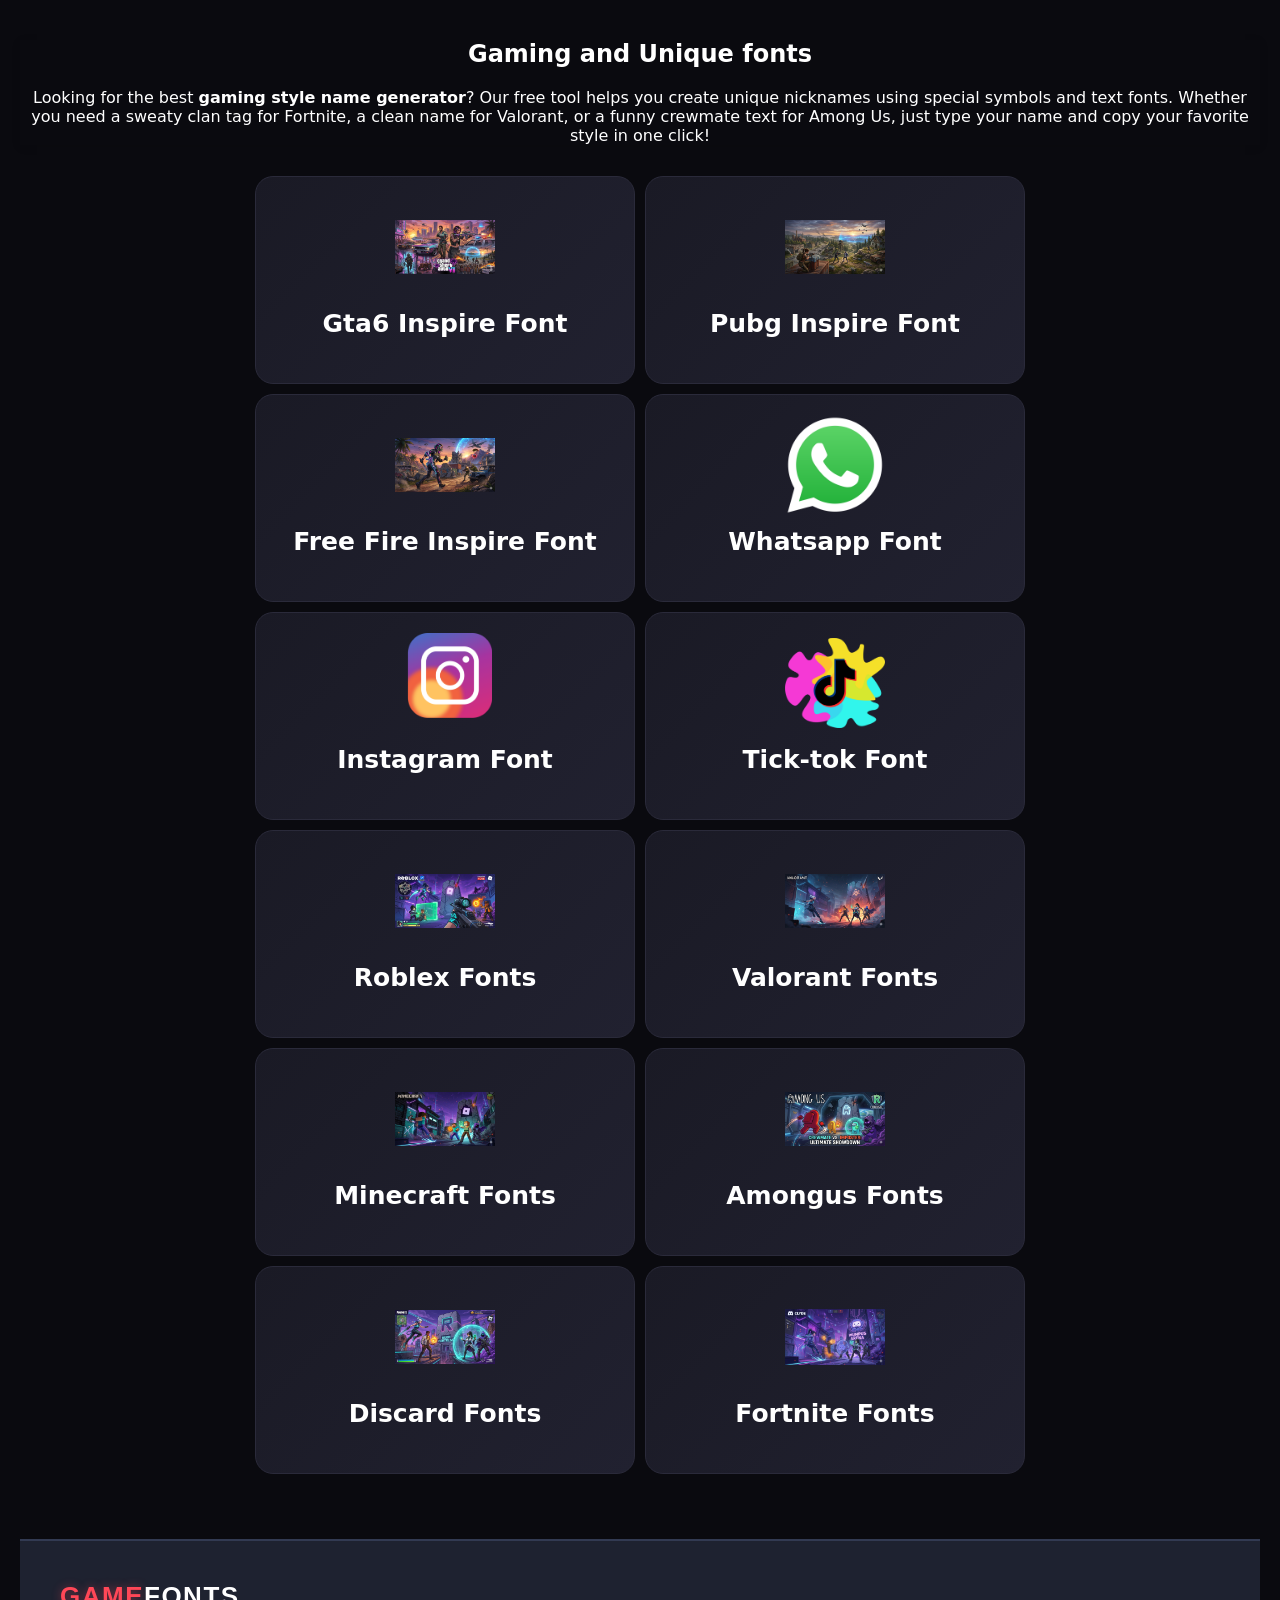
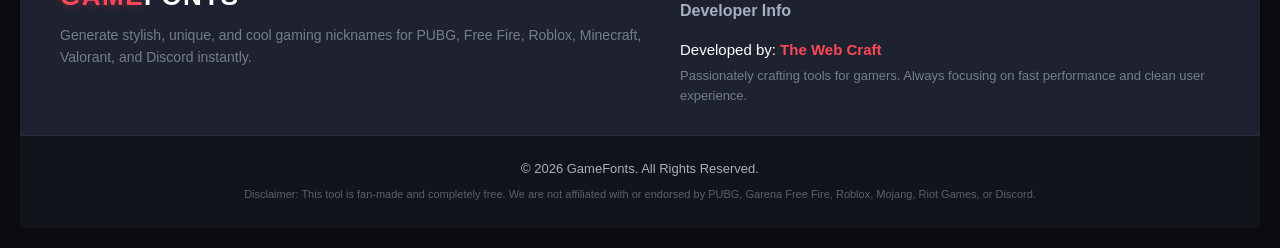
==== index.html @ 10e0d490 "Update index.html" ====
<!DOCTYPE html>
<html>
    <head>
        <meta name="description" content="Generate 1500+ stylish, unique, and cool gaming nicknames with symbols for PUBG, Free Fire, Roblox, Minecraft, Valorant, and Discord instantly for free.">
        <meta name="keywords" content="gaming fonts, pubg stylish name, free fire name style, roblox font generator, minecraft font generator, cool symbols for gaming, bgmi nickname generator">
        <meta name="robots" content="index, follow">
        <title>Gaming and Unique fonts</title>
        <link rel="icon" type="image/png" href="1.jpg">
        <meta name="viewport" content="width=device-width, initial-sczle=1.0">
        <link rel="stylesheet" href="index.css">
    </head>
    <body>
 
        <div class="mainbox">

        <div class="header"> 
            <h2>Gaming and Unique fonts</h2>
             <p>Looking for the best <strong>gaming style name generator</strong>? Our free tool helps you create unique nicknames using special symbols and text fonts. Whether you need a sweaty clan tag for Fortnite, a clean name for Valorant, or a funny crewmate text for Among Us, just type your name and copy your favorite style in one click!</p>
        </div>

            <div class="grid">

            <a href="gta6.html" class="card"><img src="image_c70d1681 (1).jpg"><h3>Gta6 Inspire Font</h3></a>
            <a href="PUBG.html" class="card"><img src="image_241bb176.jpg"><h3>Pubg Inspire Font</h3></a>
            <a href="Free-fire.html" class="card"><img src="image_18e51db4.jpg"><h3>Free Fire Inspire Font</h3></a>
            <a href="whatapp.html" class="card"><img src="danneiva-whatsapp-873316_1920.png"><h3>Whatsapp Font</h3></a>
<!-- add -->
<!-- 
 <div class="grid-ad-banner">
    <p style="color: #666; font-size: 10px; margin: 0 0 5px 0; text-align: center; font-family: sans-serif; letter-spacing: 1px;">ADVERTISEMENT</p>
    
    
    <ins class="adsbygoogle"
         style="display:block; background: rgba(30, 34, 48, 0.5); border: 1px dashed #323a52; border-radius: 12px; min-height: 90px; max-height: 280px; text-align: center; position: relative;"
         data-ad-client="ca-pub-1234567890123456"
         data-ad-slot="9876543210"
         data-ad-format="auto"
         data-full-width-responsive="true">
         
         
         <div style="position: absolute; top: 50%; left: 50%; transform: translate(-50%, -50%); color: #a4b0be; font-family: sans-serif; font-size: 14px;">
             <span style="display: block; font-weight: bold; color: #ff4757; margin-bottom: 4px;">Google AdSense Banner</span>
             <small style="color: #747d8c;">(Responsive Display Ad Container)</small>
         </div>
    </ins>
    
    <script>
         // असली एडसेंस में यह लाइन विज्ञापन को एक्टिवेट करती है
         // (adsbygoogle = window.adsbygoogle || []).push({});
    </script>
</div>  -->

 <!-- add -->
            <a href="instragram.html" class="card"><img src="samuel1983-icon-1562136_1920.png"><h3>Instagram Font</h3></a>
            <a href="Tick-tok.html" class="card"><img src="godlikefarfetchd-tik-tok-6016006_1920.png"><h3>Tick-tok Font</h3></a>
            <a href="roblex.html" class="card"><img src="download (4).jfif "><h3>Roblex Fonts</h3></a>
            <a href="valorant.html" class="card"><img src="download (1).jfif"><h3>Valorant Fonts</h3></a>

            <a href="minecraft.html" class="card"><img src="download (3).jfif"><h3>Minecraft Fonts</h3></a>
            <a href="amongus.html" class="card"><img src="download (2).jfif"><h3>Amongus Fonts</h3></a>
            <a href="discord.html" class="card"><img src="download (5).jfif"><h3>Discard Fonts</h3></a>
            <a href="fortnite.html" class="card"><img src="download (6).jfif"><h3>Fortnite Fonts</h3></a>


            </div>
        </div> 
        
<footer class="footer">
    <div class="footer-container">
        
        <div class="footer-about">
            <a href="index.html" class="footer-logo"><span>GAME</span>FONTS</a>
            <p class="footer-desc">Generate stylish, unique, and cool gaming nicknames for PUBG, Free Fire, Roblox, Minecraft, Valorant, and Discord instantly.</p>
        </div>

        
        <div class="footer-developer">
            <h4>Developer Info</h4>
            <p class="dev-name">Developed by: <span class="highlight"><a href="https://www.instagram.com/thewebsitecraft/">The Web Craft</a></span></p>
            <p class="dev-text">Passionately crafting tools for gamers. Always focusing on fast performance and clean user experience.</p>
        </div>

    </div>

    <div class="footer-bottom">
        <div class="footer-bottom-container">
            <p>&copy; 2026 GameFonts. All Rights Reserved.</p>
            <p class="footer-disclaimer">Disclaimer: This tool is fan-made and completely free. We are not affiliated with or endorsed by PUBG, Garena Free Fire, Roblox, Mojang, Riot Games, or Discord.</p>
        </div>
    </div>
</footer>

  
    </body>
    <sript src="index.js"></sript>
</html>
---- index.css ----
*{
    box-sizing: border-box;
}

body{
    background-color: #0a0a0f;
    color: #fff;
    margin: 0;
    font-family: system-ui;
   padding: 20px;
}

.header{
    padding: 0;
    text-align: center;
    /* position: sticky; */
    top: 0;
    box-shadow:0 2px 10px #0001;
    z-index: 10;
}

.grid{
    display: grid;
    grid-template-columns: 1fr 1fr; 
    gap: 10px;
    padding: 15px;
  max-width: 800px;
  max-height: 1800px;
    margin: auto;
}

.card{
    
    background:linear-gradient(135deg, #1a1a25,#212130);
    border: 1px solid #2a2a3a;
    padding: 20px;
    border-radius: 18px;
    align-items: center;
    text-align: center;
    text-decoration: none;
    color: #fff;
    transition: .2s;
    

}

.card img{
  width: 100px;
  height: 100px;
  object-fit: contain;
}

.card h3{
    font-size: 25px;
    margin-top: 8px;
}


.container{
    max-width: 600px;
    margin: auto;
}

.back{
    color: #a855f7;
    text-decoration: none;
    font-size: 14px;
}

.para{
    color: #888;
    font-size: 13px;
    margin-bottom: 15px;
}

#input{
    width: 100%;
    padding: 16px;
    background: #1a1a25;
    border: 1px solid #2a2a3a;
    border-radius: 14px;
    color: #fff;
    font-size: 18px;
    outline: none;
}

#input:focus{
    border-color:#a855f7;
}

.list{
    margin-top:20px;
}



.footer {
    background-color: #1e2230; 
    color: #a4b0be;
    font-family: 'Segoe UI', Tahoma, Geneva, Verdana, sans-serif;
    padding: 40px 0 0 0;
    margin-top: 50px;
    border-top: 2px solid #323a52;
    width: 100%;
    
}

.footer-container {
    max-width: 1200px;
    margin: 0 auto;
    padding: 0 20px 30px 20px;
    display: flex;
    flex-wrap: wrap;
    justify-content: space-between;
    gap: 30px;
}

.footer-about {
    flex: 1 1 300px;
}

.footer-logo {
    color: #fff;
    font-size: 26px;
    font-weight: 800;
    text-decoration: none;
    letter-spacing: 1.5px;
    display: inline-block;
    margin-bottom: 12px;
}

.footer-logo span {
    color: #ff4757; 
    text-shadow: 0 0 10px rgba(255, 71, 87, 0.4);
}

.footer-desc {
    font-size: 14px;
    line-height: 1.6;
    color: #747d8c;
    margin: 0;
}




.footer-developer {
    flex: 1 1 250px;
}

.footer-developer .dev-name {
    font-size: 15px;
    color: #fff;
    margin: 0 0 8px 0;
}

.footer-developer .highlight {
    color: #ff4757;
    font-weight: bold;
}

.footer-developer .highlight a{
    text-decoration: none;
    font-size: 15px;
     color: #ff4757;
    margin: 0 0 8px 0;
    
}

.footer-developer .dev-text {
    font-size: 13px;
    line-height: 1.5;
    color: #747d8c;
    margin: 0;
}


.footer-bottom {
    background-color: #12141c; 
    padding: 20px 0;
    border-top: 1px solid #262c3e;
    text-align: center;
    font-size: 13px;
}

.footer-bottom-container {
    max-width: 1200px;
    margin: 0 auto;
    padding: 0 20px;
}

.footer-bottom p {
    margin: 5px 0;
}

.footer-disclaimer {
    color: #57606f;
    font-size: 11px;
    line-height: 1.5;
    margin-top: 10px !important;
}

@media (max-width: 600px) {
    .footer-container {
        flex-direction: column;
        gap: 25px;
    }
    .grid{
    display: grid;
    grid-template-columns: 1fr; 
    gap: 10px;
    padding: 15px;
  max-width: 800px;
  max-height: 2800px;
    margin: auto;
}

}




/* add */
/* विज्ञापन को ग्रिड में सही से फिट करने के लिए */
.grid-ad-banner {
    grid-column: 1 / -1; /* यह कोड विज्ञापन को लेफ्ट से राइट पूरी विड्थ देगा */
    width: 100%;
    margin: 20px 0;
    box-sizing: border-box;
}

/* मोबाइल और डेस्कटॉप पर एडसेंस के डिब्बे का साइज सेट रखने के लिए */
.adsbygoogle {
    width: 100%;
    box-sizing: border-box;
    transition: all 0.3s ease;
}
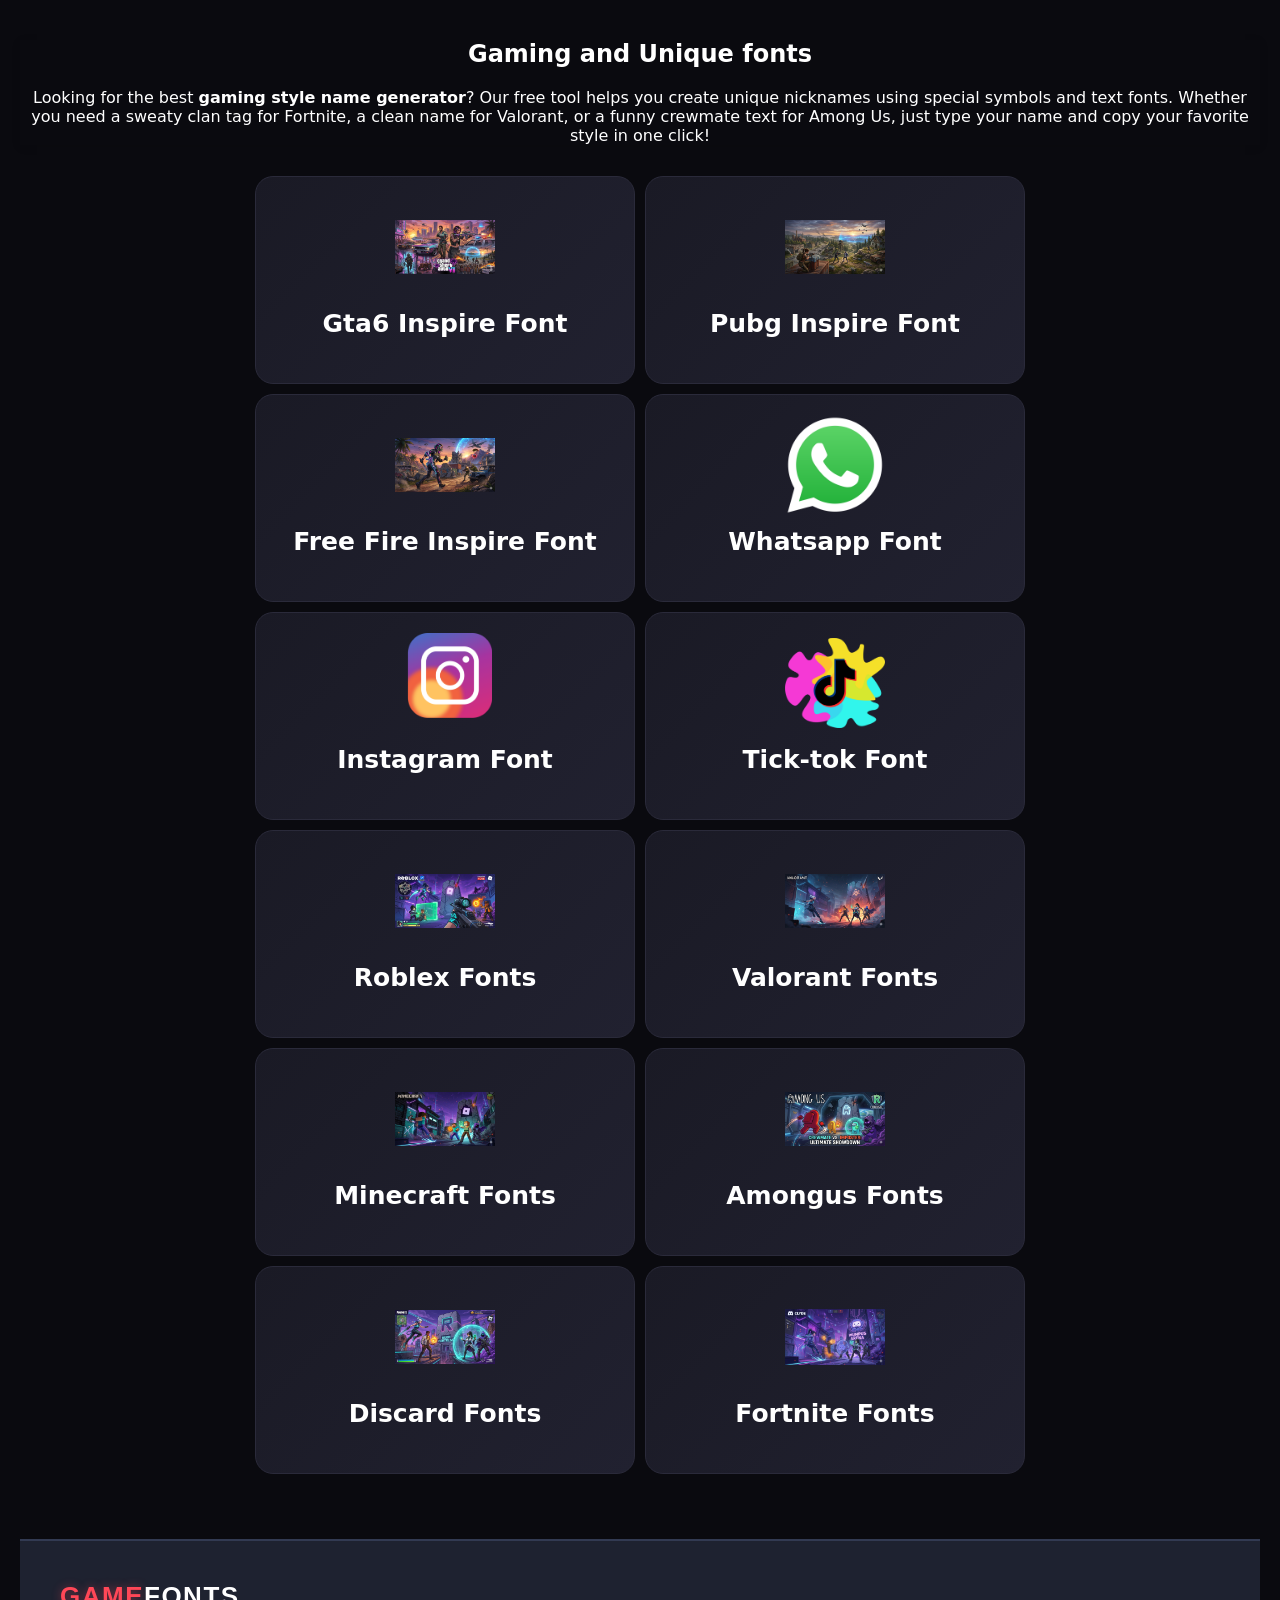
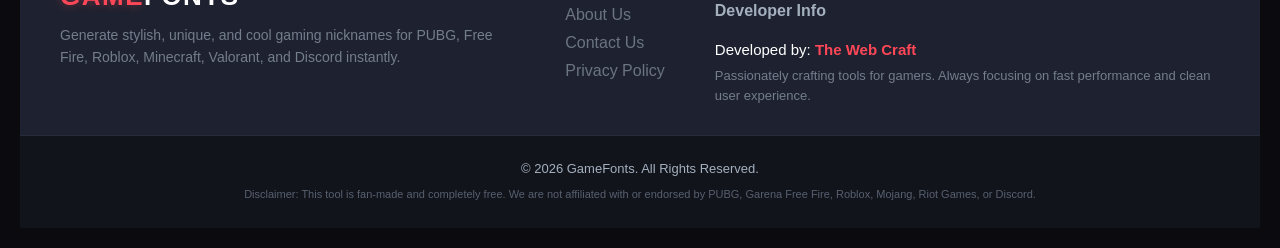
==== commit ae550212: "Update index.html" ====
--- a/index.html
+++ b/index.html
@@ -9,6 +9,16 @@
         <meta name="viewport" content="width=device-width, initial-sczle=1.0">
         <link rel="stylesheet" href="index.css">
     </head>
+    <!-- Google tag (gtag.js) -->
+<script async src="https://www.googletagmanager.com/gtag/js?id=G-G3K51WG7FE"></script>
+<script>
+  window.dataLayer = window.dataLayer || [];
+  function gtag(){dataLayer.push(arguments);}
+  gtag('js', new Date());
+
+  gtag('config', 'G-G3K51WG7FE');
+</script>
+
     <body>
  
         <div class="mainbox">
@@ -51,7 +61,7 @@
 </div>  -->
 
  <!-- add -->
-            <a href="instragram.html" class="card"><img src="samuel1983-icon-1562136_1920.png"><h3>Instagram Font</h3></a>
+            <a href="Instragram.html" class="card"><img src="samuel1983-icon-1562136_1920.png"><h3>Instagram Font</h3></a>
             <a href="Tick-tok.html" class="card"><img src="godlikefarfetchd-tik-tok-6016006_1920.png"><h3>Tick-tok Font</h3></a>
             <a href="roblex.html" class="card"><img src="download (4).jfif "><h3>Roblex Fonts</h3></a>
             <a href="valorant.html" class="card"><img src="download (1).jfif"><h3>Valorant Fonts</h3></a>
@@ -74,6 +84,13 @@
         </div>
 
         
+        <div id="content">
+  <a href="info.html#about" >About Us</a>
+  <a href="info.html#contact">Contact Us</a>
+  <a href="info.html#privacy" >Privacy Policy</a>
+</div>
+
+        
         <div class="footer-developer">
             <h4>Developer Info</h4>
             <p class="dev-name">Developed by: <span class="highlight"><a href="https://www.instagram.com/thewebsitecraft/">The Web Craft</a></span></p>
--- a/index.css
+++ b/index.css
@@ -116,7 +116,7 @@
 }
 
 .footer-about {
-    flex: 1 1 300px;
+    flex: 1 1 150px;
 }
 
 .footer-logo {
@@ -145,7 +145,7 @@
 
 
 .footer-developer {
-    flex: 1 1 250px;
+    flex: 1 1 200px;
 }
 
 .footer-developer .dev-name {
@@ -199,6 +199,21 @@
     line-height: 1.5;
     margin-top: 10px !important;
 }
+
+#content{
+    display: flex;
+    flex-direction: column;
+    gap: 10px;
+    margin:20px ;
+    justify-content: center;
+}
+
+#content a{
+    color: #747d8c;
+    text-decoration: none;
+    opacity: 0.9;
+}
+
 
 @media (max-width: 600px) {
     .footer-container {
@@ -214,6 +229,11 @@
   max-height: 2800px;
     margin: auto;
 }
+    
+    #content{
+        margin-left: 0px;
+    }
+
 
 }
 
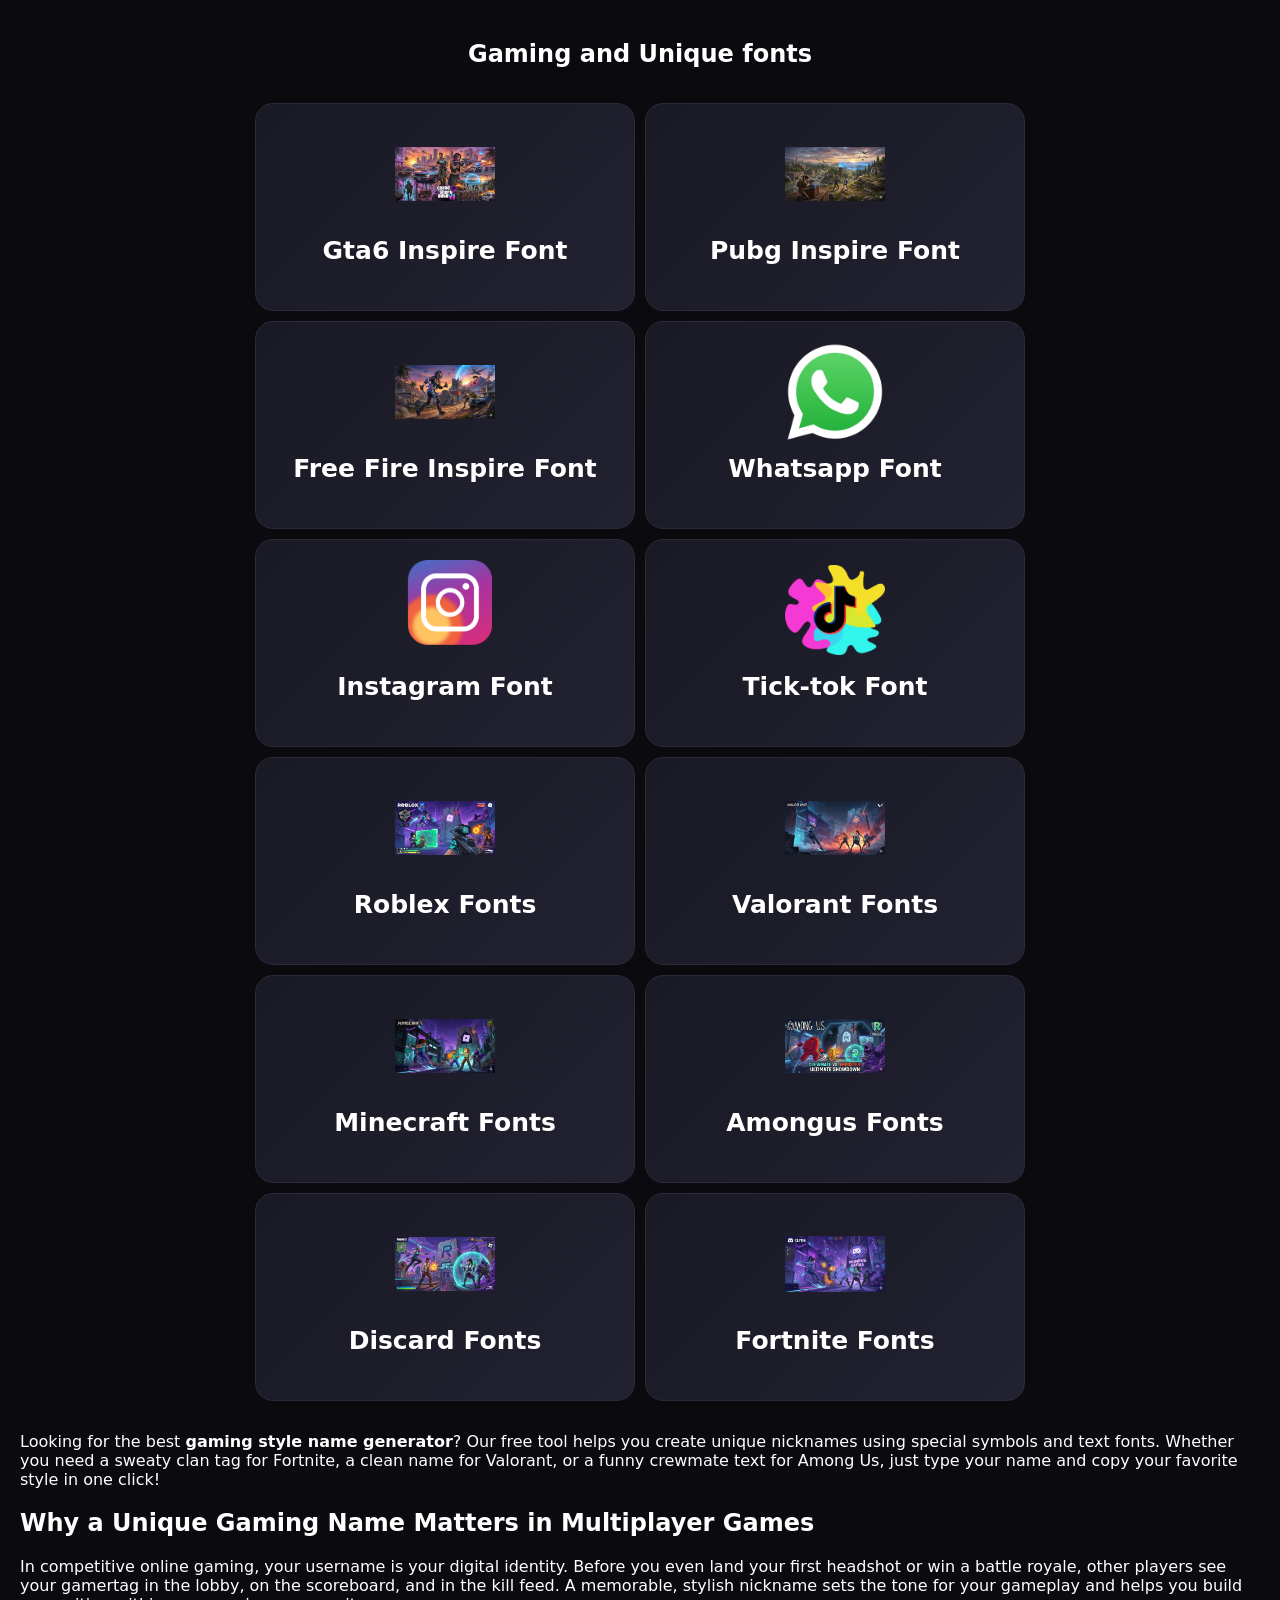
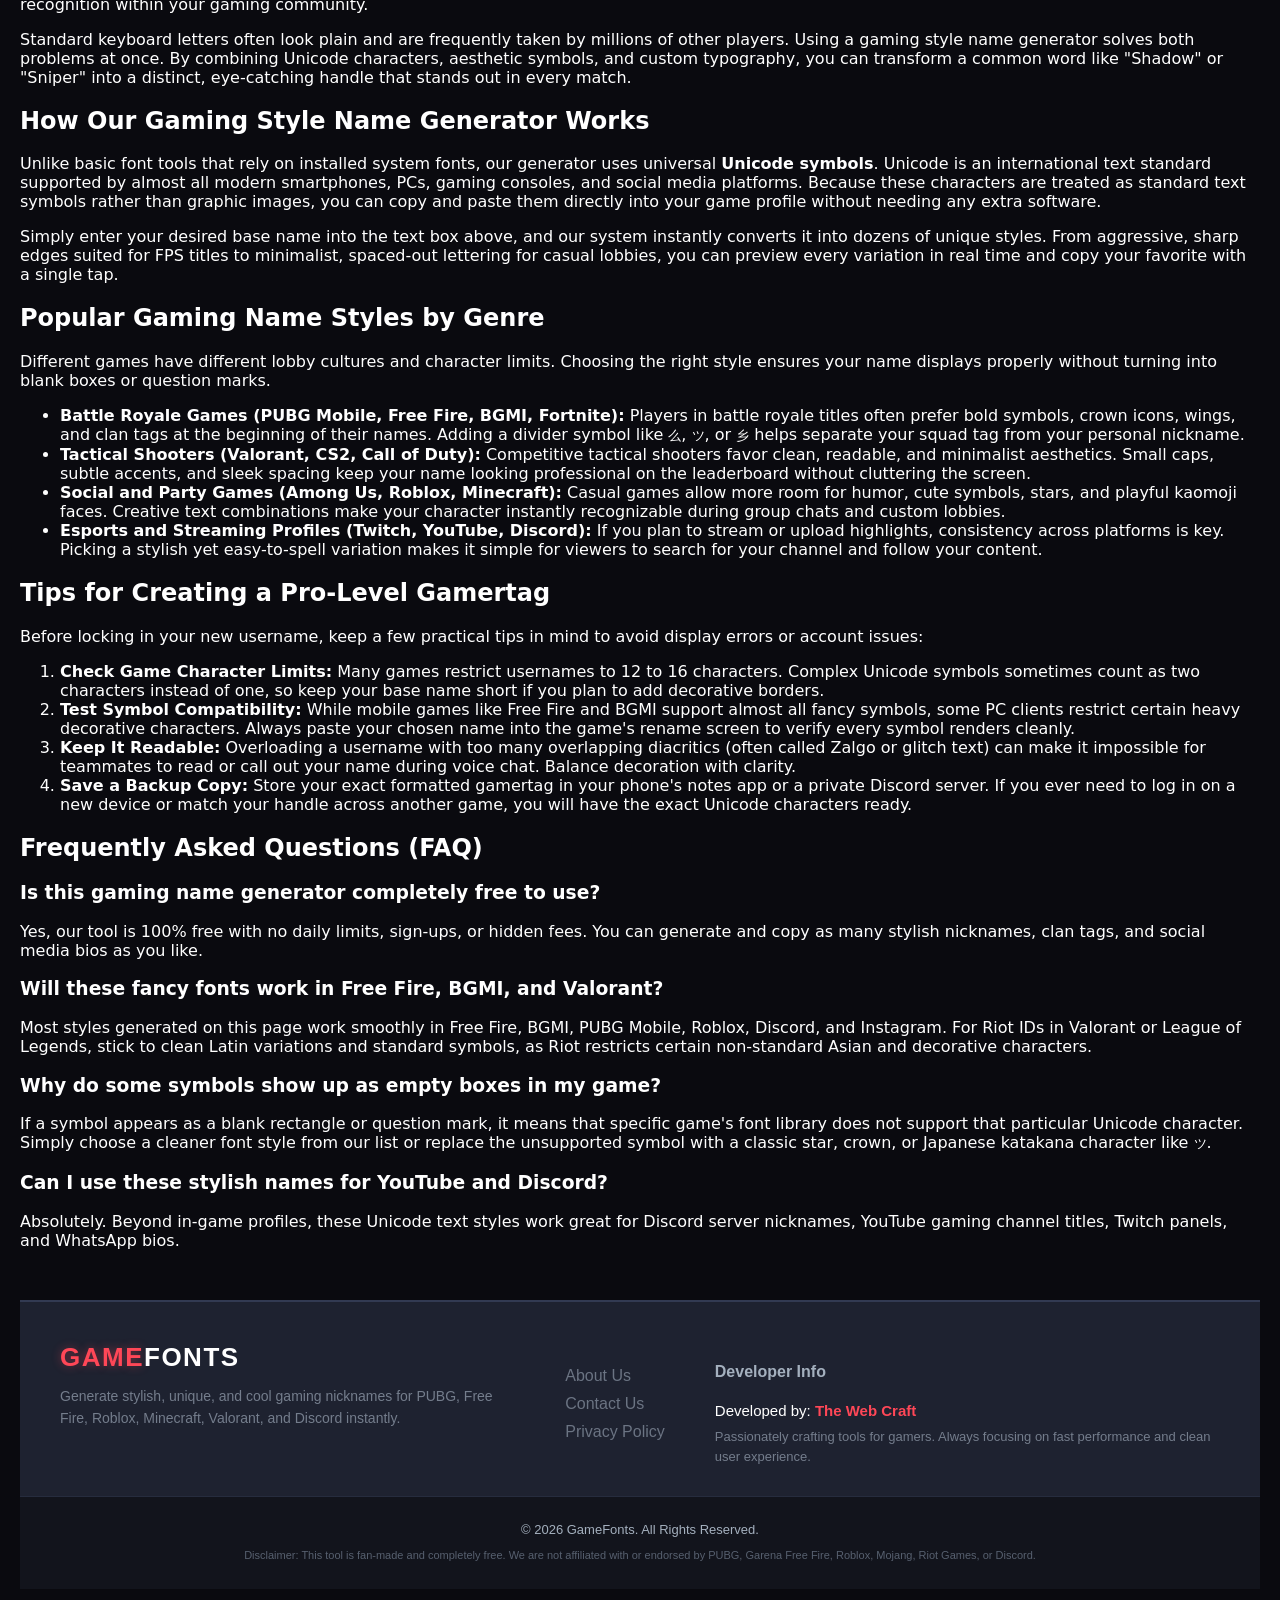
==== commit a5768a76: "Update index.html" ====
--- a/index.html
+++ b/index.html
@@ -7,6 +7,7 @@
         <title>Gaming and Unique fonts</title>
         <link rel="icon" type="image/png" href="1.jpg">
         <meta name="viewport" content="width=device-width, initial-sczle=1.0">
+        <meta name="google-adsense-account" content="ca-pub-1845678390878040">
         <link rel="stylesheet" href="index.css">
     </head>
     <!-- Google tag (gtag.js) -->
@@ -25,8 +26,7 @@
 
         <div class="header"> 
             <h2>Gaming and Unique fonts</h2>
-             <p>Looking for the best <strong>gaming style name generator</strong>? Our free tool helps you create unique nicknames using special symbols and text fonts. Whether you need a sweaty clan tag for Fortnite, a clean name for Valorant, or a funny crewmate text for Among Us, just type your name and copy your favorite style in one click!</p>
-        </div>
+         </div>
 
             <div class="grid">
 
@@ -73,6 +73,52 @@
 
 
             </div>
+
+<div class="gaming-name-guide">
+  <p>Looking for the best <strong>gaming style name generator</strong>? Our free tool helps you create unique nicknames using special symbols and text fonts. Whether you need a sweaty clan tag for Fortnite, a clean name for Valorant, or a funny crewmate text for Among Us, just type your name and copy your favorite style in one click!</p>
+
+  <h2>Why a Unique Gaming Name Matters in Multiplayer Games</h2>
+  <p>In competitive online gaming, your username is your digital identity. Before you even land your first headshot or win a battle royale, other players see your gamertag in the lobby, on the scoreboard, and in the kill feed. A memorable, stylish nickname sets the tone for your gameplay and helps you build recognition within your gaming community.</p>
+  <p>Standard keyboard letters often look plain and are frequently taken by millions of other players. Using a gaming style name generator solves both problems at once. By combining Unicode characters, aesthetic symbols, and custom typography, you can transform a common word like "Shadow" or "Sniper" into a distinct, eye-catching handle that stands out in every match.</p>
+
+  <h2>How Our Gaming Style Name Generator Works</h2>
+  <p>Unlike basic font tools that rely on installed system fonts, our generator uses universal <strong>Unicode symbols</strong>. Unicode is an international text standard supported by almost all modern smartphones, PCs, gaming consoles, and social media platforms. Because these characters are treated as standard text symbols rather than graphic images, you can copy and paste them directly into your game profile without needing any extra software.</p>
+  <p>Simply enter your desired base name into the text box above, and our system instantly converts it into dozens of unique styles. From aggressive, sharp edges suited for FPS titles to minimalist, spaced-out lettering for casual lobbies, you can preview every variation in real time and copy your favorite with a single tap.</p>
+
+  <h2>Popular Gaming Name Styles by Genre</h2>
+  <p>Different games have different lobby cultures and character limits. Choosing the right style ensures your name displays properly without turning into blank boxes or question marks.</p>
+  <ul>
+    <li><strong>Battle Royale Games (PUBG Mobile, Free Fire, BGMI, Fortnite):</strong> Players in battle royale titles often prefer bold symbols, crown icons, wings, and clan tags at the beginning of their names. Adding a divider symbol like <code>么</code>, <code>ツ</code>, or <code>乡</code> helps separate your squad tag from your personal nickname.</li>
+    <li><strong>Tactical Shooters (Valorant, CS2, Call of Duty):</strong> Competitive tactical shooters favor clean, readable, and minimalist aesthetics. Small caps, subtle accents, and sleek spacing keep your name looking professional on the leaderboard without cluttering the screen.</li>
+    <li><strong>Social and Party Games (Among Us, Roblox, Minecraft):</strong> Casual games allow more room for humor, cute symbols, stars, and playful kaomoji faces. Creative text combinations make your character instantly recognizable during group chats and custom lobbies.</li>
+    <li><strong>Esports and Streaming Profiles (Twitch, YouTube, Discord):</strong> If you plan to stream or upload highlights, consistency across platforms is key. Picking a stylish yet easy-to-spell variation makes it simple for viewers to search for your channel and follow your content.</li>
+  </ul>
+
+  <h2>Tips for Creating a Pro-Level Gamertag</h2>
+  <p>Before locking in your new username, keep a few practical tips in mind to avoid display errors or account issues:</p>
+  <ol>
+    <li><strong>Check Game Character Limits:</strong> Many games restrict usernames to 12 to 16 characters. Complex Unicode symbols sometimes count as two characters instead of one, so keep your base name short if you plan to add decorative borders.</li>
+    <li><strong>Test Symbol Compatibility:</strong> While mobile games like Free Fire and BGMI support almost all fancy symbols, some PC clients restrict certain heavy decorative characters. Always paste your chosen name into the game's rename screen to verify every symbol renders cleanly.</li>
+    <li><strong>Keep It Readable:</strong> Overloading a username with too many overlapping diacritics (often called Zalgo or glitch text) can make it impossible for teammates to read or call out your name during voice chat. Balance decoration with clarity.</li>
+    <li><strong>Save a Backup Copy:</strong> Store your exact formatted gamertag in your phone's notes app or a private Discord server. If you ever need to log in on a new device or match your handle across another game, you will have the exact Unicode characters ready.</li>
+  </ol>
+
+  <h2>Frequently Asked Questions (FAQ)</h2>
+  
+  <h3>Is this gaming name generator completely free to use?</h3>
+  <p>Yes, our tool is 100% free with no daily limits, sign-ups, or hidden fees. You can generate and copy as many stylish nicknames, clan tags, and social media bios as you like.</p>
+
+  <h3>Will these fancy fonts work in Free Fire, BGMI, and Valorant?</h3>
+  <p>Most styles generated on this page work smoothly in Free Fire, BGMI, PUBG Mobile, Roblox, Discord, and Instagram. For Riot IDs in Valorant or League of Legends, stick to clean Latin variations and standard symbols, as Riot restricts certain non-standard Asian and decorative characters.</p>
+
+  <h3>Why do some symbols show up as empty boxes in my game?</h3>
+  <p>If a symbol appears as a blank rectangle or question mark, it means that specific game's font library does not support that particular Unicode character. Simply choose a cleaner font style from our list or replace the unsupported symbol with a classic star, crown, or Japanese katakana character like <code>ツ</code>.</p>
+
+  <h3>Can I use these stylish names for YouTube and Discord?</h3>
+  <p>Absolutely. Beyond in-game profiles, these Unicode text styles work great for Discord server nicknames, YouTube gaming channel titles, Twitch panels, and WhatsApp bios.</p>
+</div>
+
+            
         </div> 
         
 <footer class="footer">
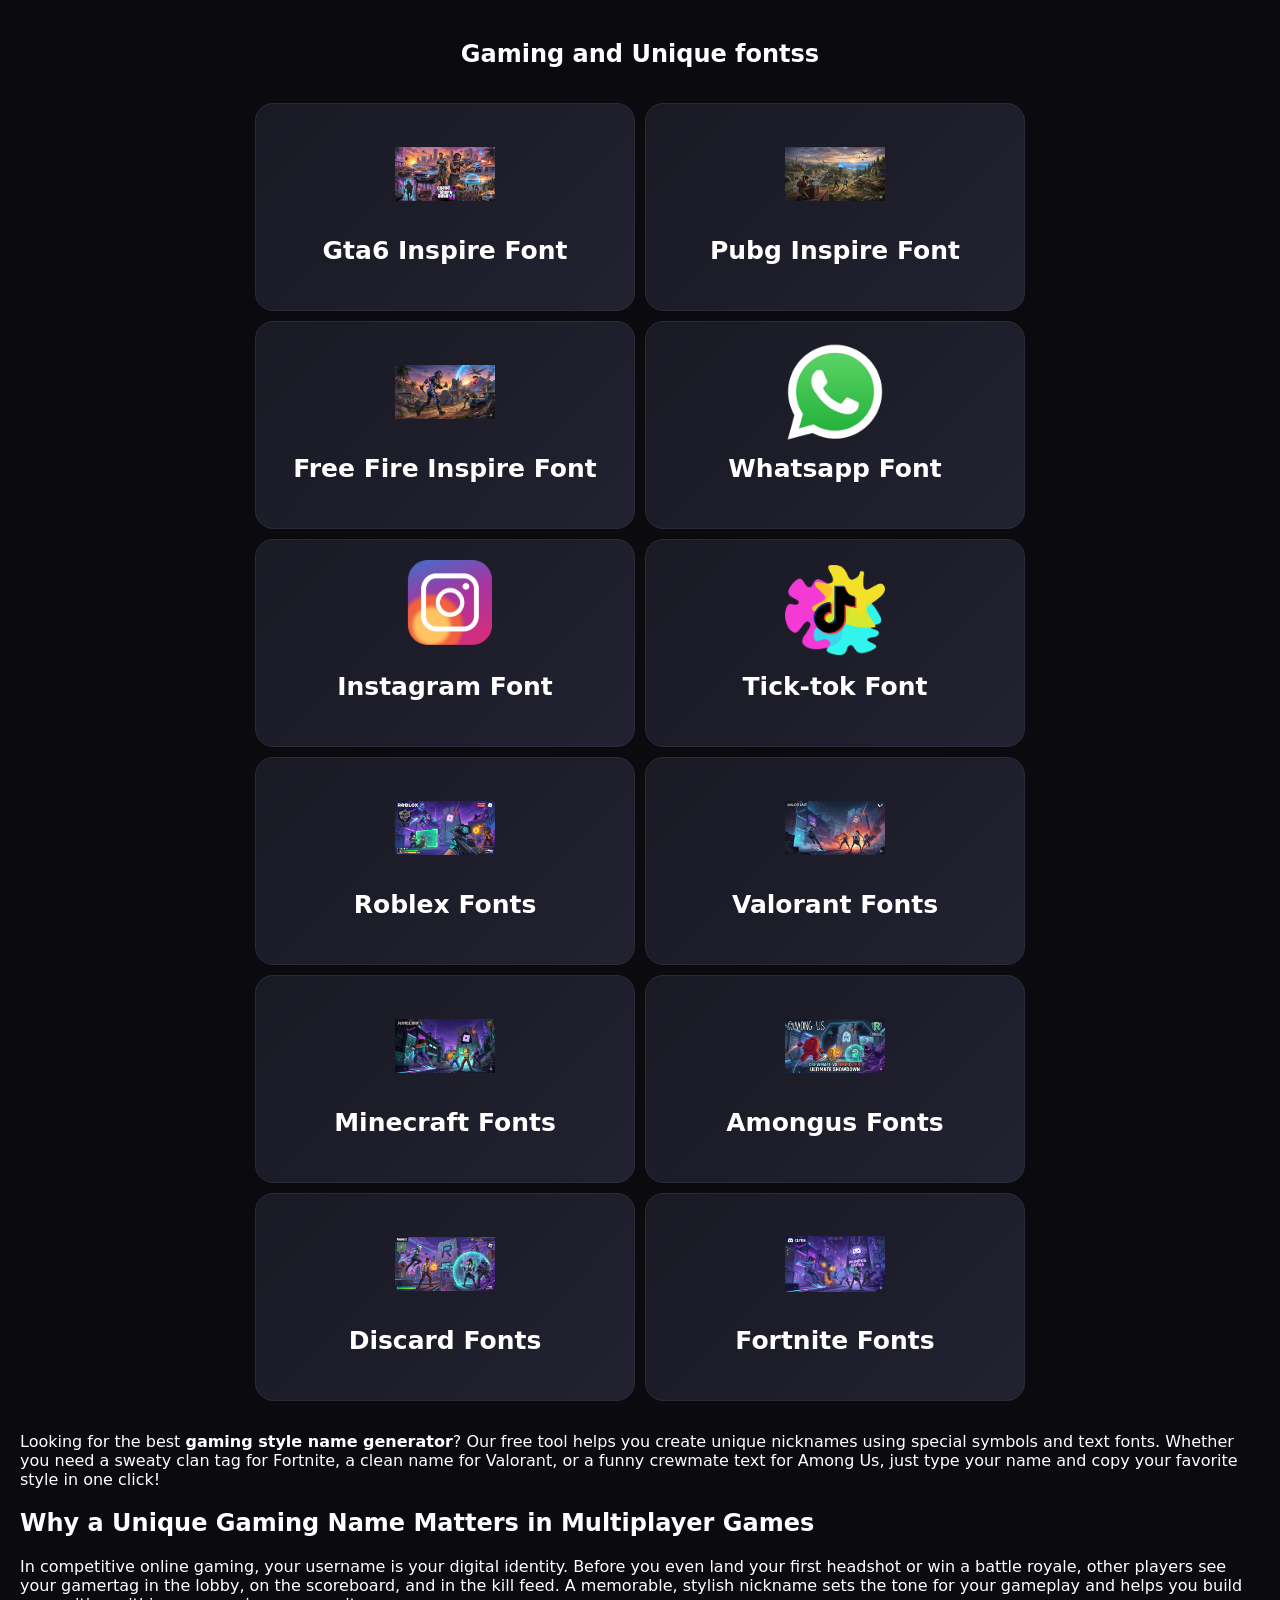
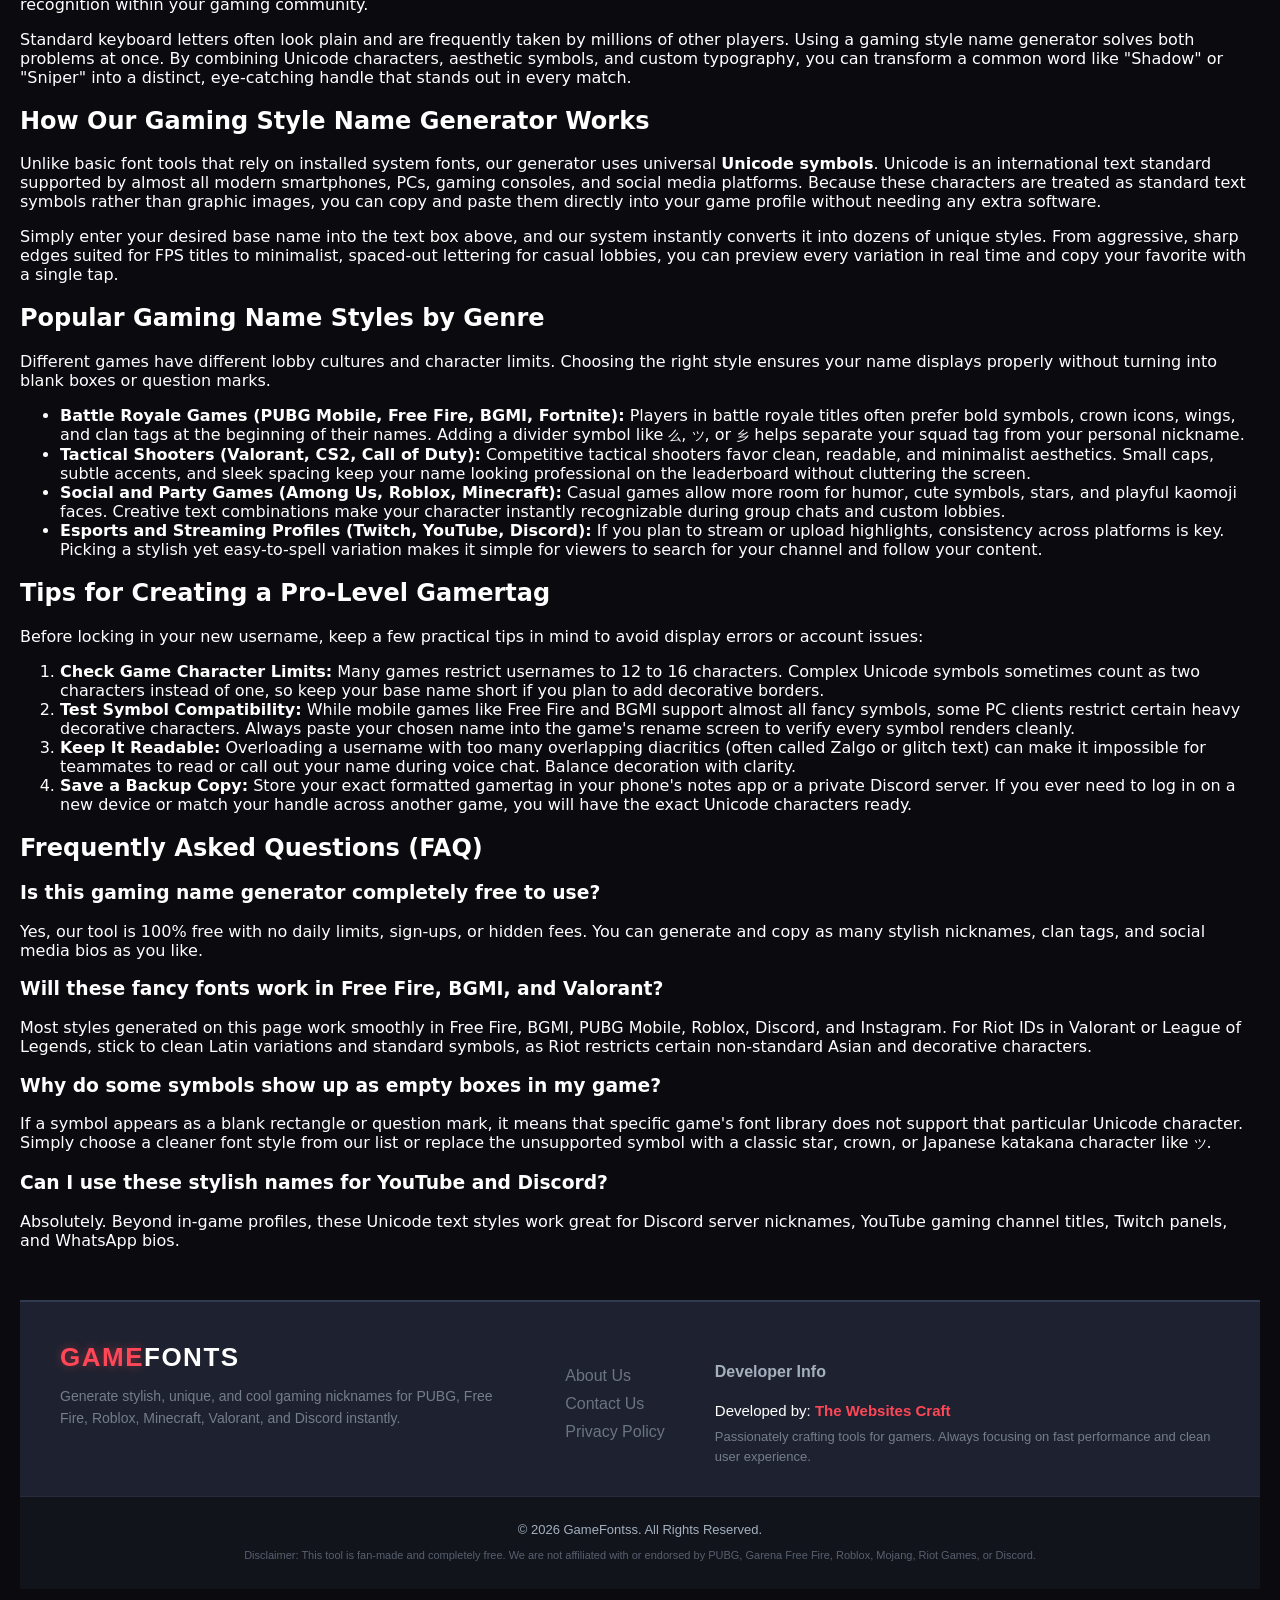
==== commit c3777dff: "Update index.html" ====
--- a/index.html
+++ b/index.html
@@ -4,7 +4,7 @@
         <meta name="description" content="Generate 1500+ stylish, unique, and cool gaming nicknames with symbols for PUBG, Free Fire, Roblox, Minecraft, Valorant, and Discord instantly for free.">
         <meta name="keywords" content="gaming fonts, pubg stylish name, free fire name style, roblox font generator, minecraft font generator, cool symbols for gaming, bgmi nickname generator">
         <meta name="robots" content="index, follow">
-        <title>Gaming and Unique fonts</title>
+        <title>Gaming and Unique fontss</title>
         <link rel="icon" type="image/png" href="1.jpg">
         <meta name="viewport" content="width=device-width, initial-sczle=1.0">
         <meta name="google-adsense-account" content="ca-pub-1845678390878040">
@@ -25,7 +25,7 @@
         <div class="mainbox">
 
         <div class="header"> 
-            <h2>Gaming and Unique fonts</h2>
+            <h2>Gaming and Unique fontss</h2>
          </div>
 
             <div class="grid">
@@ -139,7 +139,7 @@
         
         <div class="footer-developer">
             <h4>Developer Info</h4>
-            <p class="dev-name">Developed by: <span class="highlight"><a href="https://www.instagram.com/thewebsitecraft/">The Web Craft</a></span></p>
+            <p class="dev-name">Developed by: <span class="highlight"><a href="https://www.instagram.com/thewebsitescraft/">The Websites Craft</a></span></p>
             <p class="dev-text">Passionately crafting tools for gamers. Always focusing on fast performance and clean user experience.</p>
         </div>
 
@@ -147,7 +147,7 @@
 
     <div class="footer-bottom">
         <div class="footer-bottom-container">
-            <p>&copy; 2026 GameFonts. All Rights Reserved.</p>
+            <p>&copy; 2026 GameFontss. All Rights Reserved.</p>
             <p class="footer-disclaimer">Disclaimer: This tool is fan-made and completely free. We are not affiliated with or endorsed by PUBG, Garena Free Fire, Roblox, Mojang, Riot Games, or Discord.</p>
         </div>
     </div>
